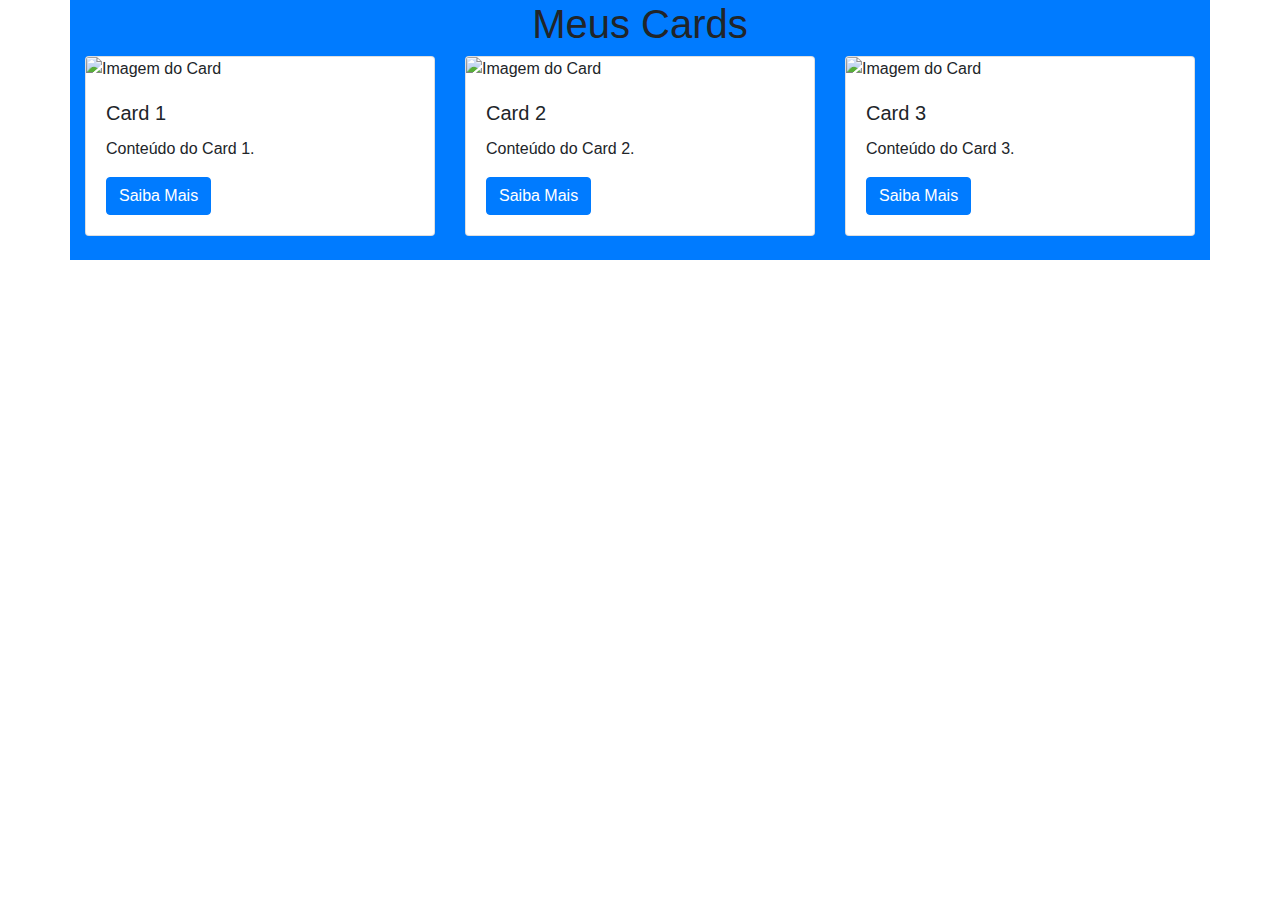
==== pages/About/about.html @ 3a446d35 "[ADJ] Modal And Screen" ====
<!DOCTYPE html>
<html lang="en">
<head>
    <meta charset="UTF-8">
    <meta name="viewport" content="width=device-width, initial-scale=1.0">
    <title>Layout Responsivo com Bootstrap</title>
    <!-- Adicione o link para o CSS do Bootstrap -->
    <link href="https://stackpath.bootstrapcdn.com/bootstrap/4.5.2/css/bootstrap.min.css" rel="stylesheet">
</head>
<body>
    <div class="container bg-primary">
        <h1 class="text-center md-4">Meus Cards</h1>
        <div class="row">
            <div class="col-md-4">
                <div class="card mb-4">
                    <img src="https://via.placeholder.com/300x200" class="card-img-top" alt="Imagem do Card">
                    <div class="card-body">
                        <h5 class="card-title">Card 1</h5>
                        <p class="card-text">Conteúdo do Card 1.</p>
                        <a href="#" class="btn btn-primary">Saiba Mais</a>
                    </div>
                </div>
            </div>
            <div class="col-md-4">
                <div class="card mb-4">
                    <img src="https://via.placeholder.com/300x200" class="card-img-top" alt="Imagem do Card">
                    <div class="card-body">
                        <h5 class="card-title">Card 2</h5>
                        <p class="card-text">Conteúdo do Card 2.</p>
                        <a href="#" class="btn btn-primary">Saiba Mais</a>
                    </div>
                </div>
            </div>
            <div class="col-md-4">
                <div class="card mb-4">
                    <img src="https://via.placeholder.com/300x200" class="card-img-top" alt="Imagem do Card">
                    <div class="card-body">
                        <h5 class="card-title">Card 3</h5>
                        <p class="card-text">Conteúdo do Card 3.</p>
                        <a href="#" class="btn btn-primary">Saiba Mais</a>
                    </div>
                </div>
            </div>
        </div>
    </div>

    <!-- Adicione o link para o JavaScript do Bootstrap (opcional, dependendo do uso) -->
    <script src="https://code.jquery.com/jquery-3.5.1.slim.min.js"></script>
    <script src="https://cdn.jsdelivr.net/npm/@popperjs/core@2.5.1/dist/umd/popper.min.js"></script>
    <script src="https://stackpath.bootstrapcdn.com/bootstrap/4.5.2/js/bootstrap.min.js"></script>
</body>
</html>
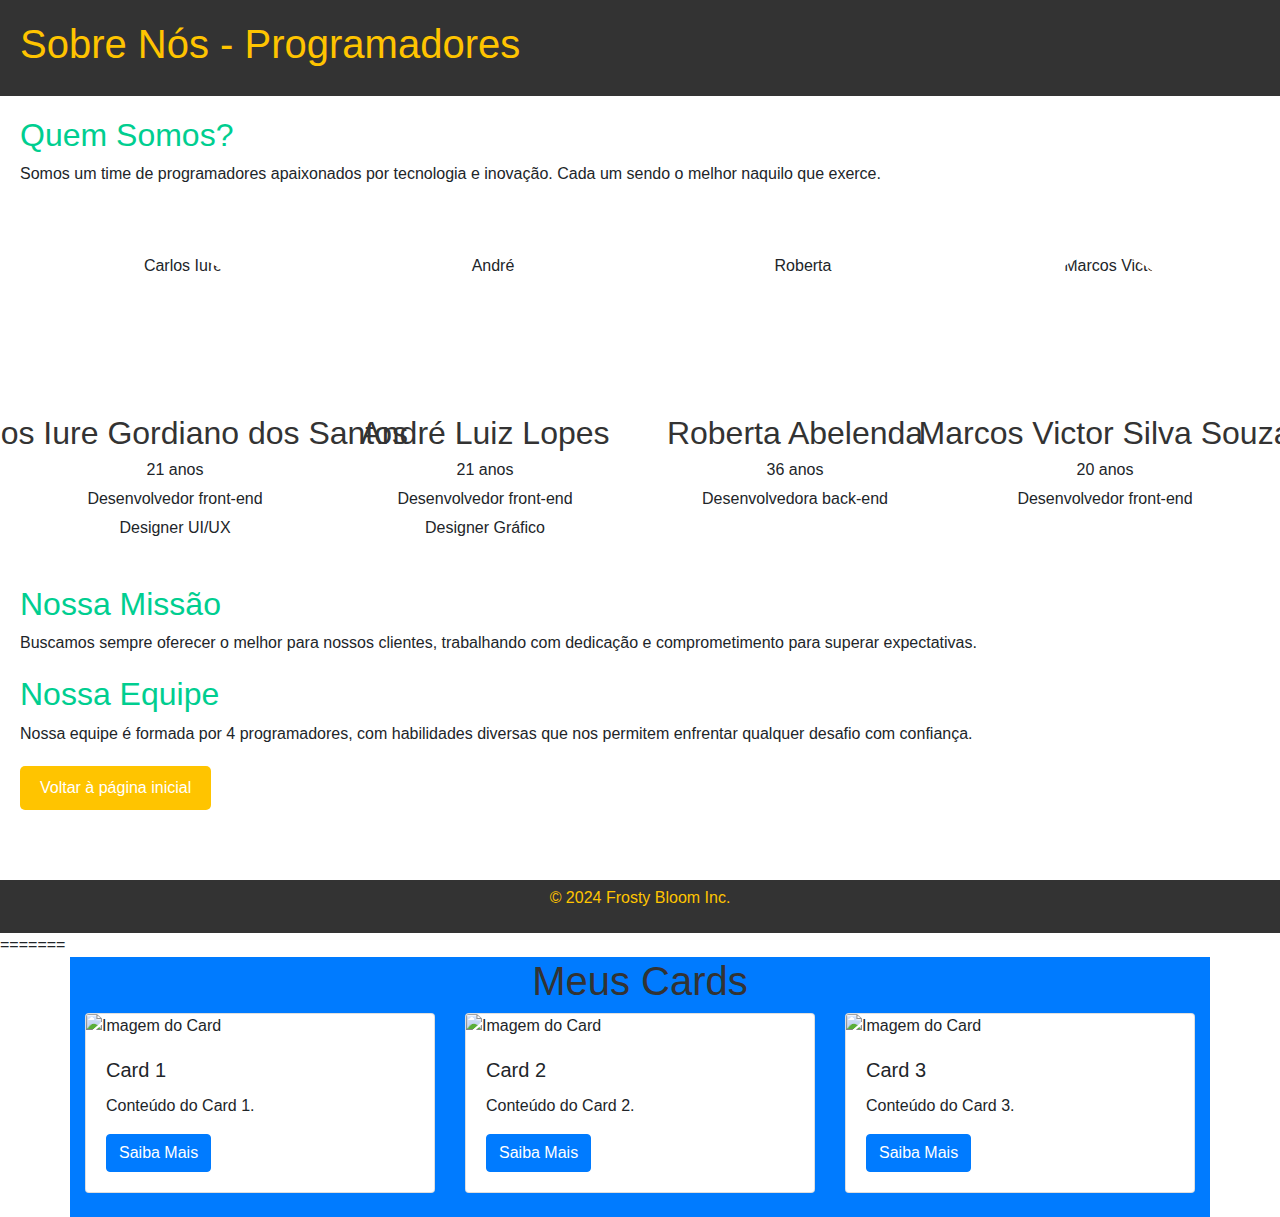
==== commit 83a812a8: "Merge branch 'develop' into aboutpage" ====
--- a/pages/About/about.html
+++ b/pages/About/about.html
@@ -2,6 +2,115 @@
 <html lang="en">
 <head>
     <meta charset="UTF-8">
+    <meta http-equiv="X-UA-Compatible" content="IE=edge">
+    <meta name="viewport" content="width=device-width, initial-scale=1.0">
+    <title>About</title>
+    <link rel="stylesheet" href="about-style.css">
+    <style>
+        .programadores {
+            display: flex;
+            justify-content: space-around;
+            flex-wrap: wrap;
+        }
+
+        .programador {
+            text-align: center;
+            margin-bottom: 20px;
+            width: 200px;
+        }
+
+        .programador img {
+            width: 150px;
+            height: 150px;
+            border-radius: 50%;
+            margin-bottom: 10px;
+        }
+
+        .programador h2 {
+            margin-top: 0;
+            margin-bottom: 5px;
+            white-space: nowrap; 
+            overflow: hidden; 
+            text-overflow: ellipsis; 
+        }
+
+        .programador ul {
+            list-style-type: none;
+            padding: 0;
+            margin: 0;
+        }
+
+        .programador ul li {
+            margin-bottom: 5px;
+        }
+
+        footer {
+            margin-top: 50px; 
+            text-align: center;
+        }
+    </style>
+</head>
+<body>
+    <header>
+        <h1 style="color:rgb(255, 196, 0)">Sobre Nós - Programadores</h1>
+    </header>
+    <main>
+        <section>
+            <h2 style="color:rgb(0, 206, 144)">Quem Somos?</h2>
+            <p>Somos um time de programadores apaixonados por tecnologia e inovação. Cada um sendo o melhor naquilo que exerce.</p>
+        </section>
+        <br></br><section class="programadores">
+            <div class="programador">
+                <img src="C:\Users\liink\Desktop\Frosty-Bloom\fotos trabalho\carlos.jpeg" alt="Carlos Iure">
+                <h2>Carlos Iure Gordiano dos Santos</h2>
+                <ul>
+                    <li>21 anos</li>
+                    <li>Desenvolvedor front-end</li>
+                    <li>Designer UI/UX</li>
+                </ul>
+            </div>
+            <div class="programador">
+                <img src="C:\Users\liink\Desktop\Frosty-Bloom\fotos trabalho\eu.jpeg" alt="André">
+                <h2>André Luiz Lopes</h2>
+                <ul>
+                    <li>21 anos</li>
+                    <li>Desenvolvedor front-end</li>
+                    <li>Designer Gráfico</li>
+                </ul>
+            </div>
+            <div class="programador">
+                <img src="C:\Users\liink\Desktop\Frosty-Bloom\fotos trabalho\roberta.jpeg" alt="Roberta">
+                <h2>Roberta Abelenda</h2>
+                <ul>
+                    <li>36 anos</li>
+                    <li>Desenvolvedora back-end</li>
+                </ul>
+            </div>
+            <div class="programador">
+                <img src="C:\Users\liink\Desktop\Frosty-Bloom\fotos trabalho\marcos.jpeg" alt="Marcos Victor">
+                <h2>Marcos Victor Silva Souza</h2>
+                <ul>
+                    <li>20 anos</li>
+                    <li>Desenvolvedor front-end</li>
+                </ul>
+            </div>
+        </section>
+        <section>
+            <h2 style="color:rgb(0, 206, 144)">Nossa Missão</h2>
+            <p>Buscamos sempre oferecer o melhor para nossos clientes, trabalhando com dedicação e comprometimento para superar expectativas.</p>
+        </section>
+        <section>
+            <h2 style="color:rgb(0, 206, 144)">Nossa Equipe</h2>
+            <p>Nossa equipe é formada por 4 programadores, com habilidades diversas que nos permitem enfrentar qualquer desafio com confiança.</p>
+        </section>
+        <a href="file:///C:/Users/liink/Desktop/Frosty-Bloom/index.html" class="btn-voltar">Voltar à página inicial</a>
+    </main>
+    <footer>
+        <p style="color:#ffc400">&copy; 2024 Frosty Bloom Inc.</p>
+    </footer>
+</body>
+</html>
+=======
     <meta name="viewport" content="width=device-width, initial-scale=1.0">
     <title>Layout Responsivo com Bootstrap</title>
     <!-- Adicione o link para o CSS do Bootstrap -->
--- a/pages/About/about-style.css
+++ b/pages/About/about-style.css
@@ -0,0 +1,54 @@
+body {
+    font-family: Arial, sans-serif;
+    margin: 0;
+    padding: 0;
+    text-align: center;
+}
+
+header {
+    background-color: #333;
+    color: #fff;
+    padding: 20px;
+}
+
+main {
+    padding: 20px;
+}
+
+section {
+    margin-bottom: 20px;
+}
+
+.programador {
+    display: flex;
+    flex-direction: column;
+    align-items: center;
+}
+
+.programador img {
+    width: 200px;
+    height: 200px; 
+    object-fit: cover;
+    border-radius: 50%;
+    margin-bottom: 10px;
+}
+
+h1, h2 {
+    color: #333;
+}
+
+footer {
+    background-color: #333;
+    color: #fff;
+    padding: 6.5px 0;
+}
+
+.btn-voltar {
+    display: inline-block;
+    background-color: #ffc400;
+    color: #fff;
+    padding: 10px 20px;
+    text-decoration: none;
+    border-radius: 5px;
+    transition: background-color 0.3s ease;
+}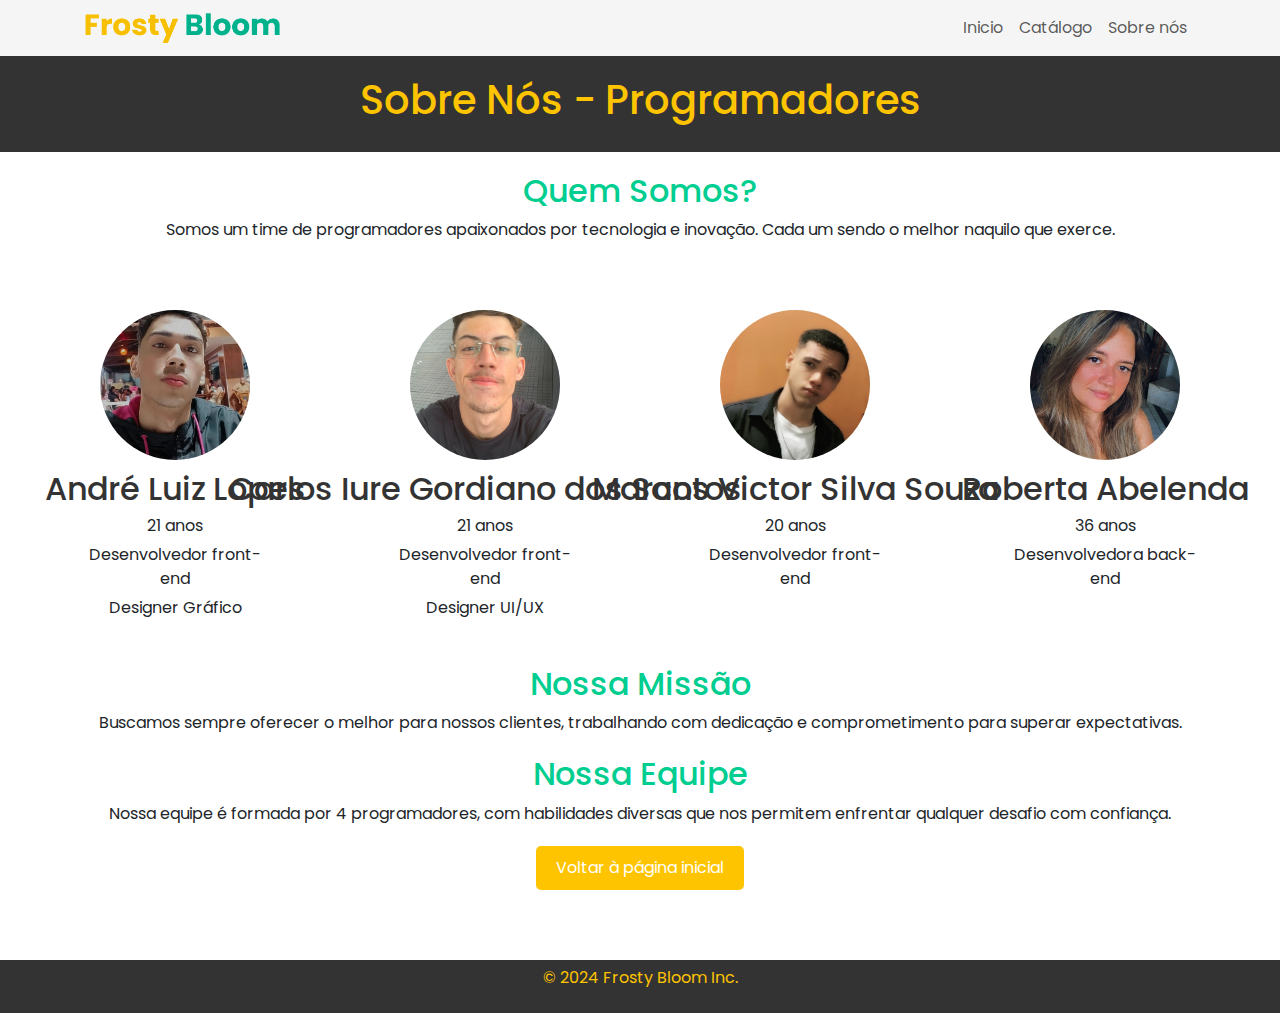
==== commit e45ca131: "[ADJ] About page" ====
--- a/pages/About/about.html
+++ b/pages/About/about.html
@@ -2,10 +2,32 @@
 <html lang="en">
 <head>
     <meta charset="UTF-8">
-    <meta http-equiv="X-UA-Compatible" content="IE=edge">
     <meta name="viewport" content="width=device-width, initial-scale=1.0">
-    <title>About</title>
+    <link rel="stylesheet" href="./catalog-styled.css">
+    <link rel="stylesheet" href="../../styles/style-global.css">
+    <link rel="stylesheet" href="../../styles/fonts.css">
+    
+    <link rel="preconnect" href="https://fonts.googleapis.com">
+    <link rel="preconnect" href="https://fonts.gstatic.com/" crossorigin>
+    <link rel="stylesheet" href="https://fonts.googleapis.com/css2?family=Poppins:ital,wght@0,100;0,200;0,300;0,400;0,500;0,600;0,700;0,800;0,900;1,100;1,200;1,300;1,400;1,500;1,600;1,700;1,800;1,900&display=swap">
+    
+    <link href="https://cdn.jsdelivr.net/npm/bootstrap@5.3.3/dist/css/bootstrap.min.css" rel="stylesheet" integrity="sha384-QWTKZyjpPEjISv5WaRU9OFeRpok6YctnYmDr5pNlyT2bRjXh0JMhjY6hW+ALEwIH" crossorigin="anonymous">
+    <link rel="stylesheet" href="https://maxcdn.bootstrapcdn.com/bootstrap/4.5.2/css/bootstrap.min.css">
+    <script src="https://ajax.googleapis.com/ajax/libs/jquery/3.5.1/jquery.min.js"></script>
+    <script src="https://cdnjs.cloudflare.com/ajax/libs/popper.js/1.16.0/umd/popper.min.js"></script>
+    <script src="https://maxcdn.bootstrapcdn.com/bootstrap/4.5.2/js/bootstrap.min.js"></script>
+   
+
+    <link href="https://cdn.jsdelivr.net/npm/bootstrap@5.3.3/dist/css/bootstrap.min.css" rel="stylesheet" integrity="sha384-QWTKZyjpPEjISv5WaRU9OFeRpok6YctnYmDr5pNlyT2bRjXh0JMhjY6hW+ALEwIH" crossorigin="anonymous">
+    <link rel="stylesheet" href="https://maxcdn.bootstrapcdn.com/bootstrap/4.5.2/css/bootstrap.min.css">
+    <script src="https://ajax.googleapis.com/ajax/libs/jquery/3.5.1/jquery.min.js"></script>
+    <script src="https://cdnjs.cloudflare.com/ajax/libs/popper.js/1.16.0/umd/popper.min.js"></script>
+    <script src="https://maxcdn.bootstrapcdn.com/bootstrap/4.5.2/js/bootstrap.min.js"></script>
+
+
+    <title>Sobre Nós</title>
     <link rel="stylesheet" href="about-style.css">
+</head>
     <style>
         .programadores {
             display: flex;
@@ -49,8 +71,33 @@
             text-align: center;
         }
     </style>
-</head>
+
 <body>
+    <nav id="navbar" class="navbar navbar-expand-lg  w-100 text-center" >
+        <div id="navConteudo" class="container w-100 d-flex justify-content-center align-items-center">
+          <img id="navLogo" src="../../img/logo.png" class="rounded float-start img-fluid" alt="logo">
+         
+          <button class="navbar-toggler" type="button" data-bs-toggle="collapse" data-bs-target="#navbarNavAltMarkup"
+            aria-controls="navbarNavAltMarkup" aria-expanded="false" aria-label="Toggle navigation">
+            <span class="navbar-toggler-icon"></span>
+          </button>
+         
+          <div class="collapse navbar-collapse">
+            <ul class="navbar-nav ms-auto">
+                <li id="link" class="nav-item ">
+                    <a class="nav-link text-tertiary" href="../../index.html">Inicio</a>
+                </li>
+                <li id="link" class="nav-item ">
+                    <a class="nav-link text-tertiary " href="#navbar">Catálogo</a>
+                </li>
+                <li id="link" class="nav-item">
+                    <a class="nav-link text-tertiary" href="../About/about.html">Sobre nós</a>
+                </li>
+            </ul>
+          </div>
+         </div>
+        </div>
+    </nav>
     <header>
         <h1 style="color:rgb(255, 196, 0)">Sobre Nós - Programadores</h1>
     </header>
@@ -61,7 +108,16 @@
         </section>
         <br></br><section class="programadores">
             <div class="programador">
-                <img src="C:\Users\liink\Desktop\Frosty-Bloom\fotos trabalho\carlos.jpeg" alt="Carlos Iure">
+                <img src="../../img/devs/andre.jpeg" alt="André">
+                <h2>André Luiz Lopes</h2>
+                <ul>
+                    <li>21 anos</li>
+                    <li>Desenvolvedor front-end</li>
+                    <li>Designer Gráfico</li>
+                </ul>
+            </div>
+            <div class="programador">
+                <img src="../../img/devs/iure.jpeg" alt="Carlos Iure">
                 <h2>Carlos Iure Gordiano dos Santos</h2>
                 <ul>
                     <li>21 anos</li>
@@ -70,30 +126,22 @@
                 </ul>
             </div>
             <div class="programador">
-                <img src="C:\Users\liink\Desktop\Frosty-Bloom\fotos trabalho\eu.jpeg" alt="André">
-                <h2>André Luiz Lopes</h2>
+                <img src="../../img/devs/marcos.jpeg" alt="Marcos Victor">
+                <h2>Marcos Victor Silva Souza</h2>
                 <ul>
-                    <li>21 anos</li>
+                    <li>20 anos</li>
                     <li>Desenvolvedor front-end</li>
-                    <li>Designer Gráfico</li>
                 </ul>
             </div>
             <div class="programador">
-                <img src="C:\Users\liink\Desktop\Frosty-Bloom\fotos trabalho\roberta.jpeg" alt="Roberta">
+                <img src="../../img/devs/roberta.jpeg" alt="Roberta">
                 <h2>Roberta Abelenda</h2>
                 <ul>
                     <li>36 anos</li>
                     <li>Desenvolvedora back-end</li>
                 </ul>
             </div>
-            <div class="programador">
-                <img src="C:\Users\liink\Desktop\Frosty-Bloom\fotos trabalho\marcos.jpeg" alt="Marcos Victor">
-                <h2>Marcos Victor Silva Souza</h2>
-                <ul>
-                    <li>20 anos</li>
-                    <li>Desenvolvedor front-end</li>
-                </ul>
-            </div>
+           
         </section>
         <section>
             <h2 style="color:rgb(0, 206, 144)">Nossa Missão</h2>
@@ -108,54 +156,9 @@
     <footer>
         <p style="color:#ffc400">&copy; 2024 Frosty Bloom Inc.</p>
     </footer>
+
+    <script src="https://cdn.jsdelivr.net/npm/bootstrap@5.3.3/dist/js/bootstrap.bundle.min.js" integrity="sha384-YvpcrYf0tY3lHB60NNkmXc5s9fDVZLESaAA55NDzOxhy9GkcIdslK1eN7N6jIeHz" crossorigin="anonymous"></script>
+
 </body>
 </html>
-=======
-    <meta name="viewport" content="width=device-width, initial-scale=1.0">
-    <title>Layout Responsivo com Bootstrap</title>
-    <!-- Adicione o link para o CSS do Bootstrap -->
-    <link href="https://stackpath.bootstrapcdn.com/bootstrap/4.5.2/css/bootstrap.min.css" rel="stylesheet">
-</head>
-<body>
-    <div class="container bg-primary">
-        <h1 class="text-center md-4">Meus Cards</h1>
-        <div class="row">
-            <div class="col-md-4">
-                <div class="card mb-4">
-                    <img src="https://via.placeholder.com/300x200" class="card-img-top" alt="Imagem do Card">
-                    <div class="card-body">
-                        <h5 class="card-title">Card 1</h5>
-                        <p class="card-text">Conteúdo do Card 1.</p>
-                        <a href="#" class="btn btn-primary">Saiba Mais</a>
-                    </div>
-                </div>
-            </div>
-            <div class="col-md-4">
-                <div class="card mb-4">
-                    <img src="https://via.placeholder.com/300x200" class="card-img-top" alt="Imagem do Card">
-                    <div class="card-body">
-                        <h5 class="card-title">Card 2</h5>
-                        <p class="card-text">Conteúdo do Card 2.</p>
-                        <a href="#" class="btn btn-primary">Saiba Mais</a>
-                    </div>
-                </div>
-            </div>
-            <div class="col-md-4">
-                <div class="card mb-4">
-                    <img src="https://via.placeholder.com/300x200" class="card-img-top" alt="Imagem do Card">
-                    <div class="card-body">
-                        <h5 class="card-title">Card 3</h5>
-                        <p class="card-text">Conteúdo do Card 3.</p>
-                        <a href="#" class="btn btn-primary">Saiba Mais</a>
-                    </div>
-                </div>
-            </div>
-        </div>
-    </div>
 
-    <!-- Adicione o link para o JavaScript do Bootstrap (opcional, dependendo do uso) -->
-    <script src="https://code.jquery.com/jquery-3.5.1.slim.min.js"></script>
-    <script src="https://cdn.jsdelivr.net/npm/@popperjs/core@2.5.1/dist/umd/popper.min.js"></script>
-    <script src="https://stackpath.bootstrapcdn.com/bootstrap/4.5.2/js/bootstrap.min.js"></script>
-</body>
-</html>
--- a/styles/style-global.css
+++ b/styles/style-global.css
@@ -0,0 +1,261 @@
+* {
+    margin: 0%;
+    padding: 0%;
+    font-family:"Poppins";
+}
+
+html, body { 
+    scroll-behavior: smooth;
+}
+#navbar {
+    background-color: whitesmoke;
+    font-family: "Poppins";
+}
+#navLogo{
+    height: 30px;
+    width: auto;
+}
+#links {
+    padding-left: 700px;
+    font-weight: bold;
+}
+#conteudo {
+    margin-top: 120px;
+}
+#conteudoImg {
+    height: 480px;
+    width: 480px;
+    margin-right: 20px;
+    margin-top: -50px;
+}
+#conteudoTitulo {
+    padding-top: 50px;
+    font-family: "Poppins";
+    text-align: justify;
+}
+#conteudoLogo {
+    margin-left: 15px;
+    height: 60px;
+    width: auto;
+}
+#conteudoLogo:hover {
+    transform: scale(1.1);
+}
+
+#conteudoBotoes {
+    justify-content: space-between;
+    margin-top: 30px;
+}
+#comprar {
+    color: white;
+    font-weight: bold;
+}
+#verMais {
+    color:rgba(0, 176, 139, 1) ;
+    font-weight: bold;
+}
+#verMais:hover {
+    color: white;
+}
+#infoBox {
+    margin-top: 250px;
+    height: 550px;
+    width: 100%;
+    border-radius: 10px;
+    background-color: rgba(0, 176, 139, 1);
+}
+#comoTrabalhamos {
+    text-align: center;
+    font-family: "Poppins";
+    color: white;
+    padding-top: 30px;
+}
+#comoTrabalhamosTitulo {
+    font-size: xx-large;
+    font-weight: bold;
+    text-shadow: 1px 1px 1px black;
+}
+#info{
+    display: flex;
+}
+#terraIcone {
+    padding-left: 145px;
+    padding-bottom: 15px;
+    font-size: 40px;
+}
+#ingredientes {
+    font-family: "Poppins";
+    color: white;
+    padding-top: 50px; 
+}
+#ingredientesTitulo {
+    font-weight: bold;
+}
+#sorveteIcone {
+    padding-left: 145px;
+    padding-bottom: 15px;
+    font-size: 40px;
+}
+#elaboracao {
+    font-family: "Poppins";
+    color: white;
+    padding-top: 50px;
+}
+#elaboracaoTitulo {
+    font-weight: bold;
+}
+#saudeIcone {
+    padding-left: 145px;
+    padding-bottom: 15px;
+    font-size: 40px;
+}
+#compromisso {
+    font-family: "Poppins";
+    color: white;
+    padding-top: 50px;
+
+}
+#compromissoTitulo {
+    font-weight: bold;
+}
+#saibaMais {
+    font-family: "Poppins";
+    text-align: center;
+    margin-top: 50px;
+    height: 400px;
+}
+#saibaMaisSubTitulo {
+    font-size:large;
+}
+#saibaMaisTitulo {
+    font-weight: bold;
+    color: rgba(246, 190, 0, 1);
+    text-shadow: 1px 1px 1px black;
+}
+#saibaMaisTitulo:hover {
+    transform: scale(1.1);
+}
+#saibaMaisTexto {
+    margin-top: 40px;
+}
+#saibaMaisBotao {
+    margin-top: 25px;
+    font-weight: bolder;
+    color: rgba(0, 176, 139, 1);
+}
+#saibaMaisBotao:hover {
+    color: white;
+    
+}
+#delicias {
+    display: flexbox;
+    height: 600px;
+}
+#delicia1 {
+    height: 500px;
+    width: auto;
+    margin-left: 160px;
+}
+#delicia1:hover {
+    transform: scale(1.1);
+}
+#delicia2 {
+    height: 500px;
+    width: auto;
+    margin-right: 160px;
+}
+#delicia2:hover {
+    transform: scale(1.1);
+}
+#feedback {
+    display: flexbox;
+    justify-content: center;
+    font-family: "Poppins";
+    height: 600px;
+    border-radius: 10px;
+    background-color: rgba(0, 176, 139, 1);
+}
+#feedbackImg {
+    height: 480px;
+    width: auto;
+    margin-right: 20px;
+    margin-top: 50px;
+}
+#feedbackTitulo {
+    color: white;
+    text-align: center;
+    padding-top:50px;
+    font-size: xx-large;
+    font-weight: bold;
+    text-shadow: 1px 1px 1px black;
+}
+#clientFeedback {
+    text-align: center;
+    color: white;
+    padding-top: 60px;
+}
+#pessoaIcone {
+    color: white;
+    font-size: 80px;
+    padding-left: 365px;
+    padding-top: 30px;
+}
+#nomeCliente {
+    color: white;
+}
+#nome {
+    font-weight: bold;
+}
+#cidade {
+    font-size: 12px;
+}
+#perguntasFrequentes {
+    margin-top: 120px;
+    text-align: center;
+}
+#perguntasFrequentesTitulo {
+    font-weight: bold;
+    font-size: xx-large;
+}
+#perguntasFrequentesTexto {
+    padding-top: 20px;
+}
+#perguntas {
+    padding-top: 20px;
+    margin-left: 250px;
+    width: 850px;
+}
+#flush-collapseOne {
+    text-align: left;
+}
+#flush-collapseTwo {
+    text-align: left;
+}
+#flush-collapseThree {
+    text-align: left;
+}
+#duvidas {
+    margin-top: 200px;
+    height: 300px;
+}
+#duvidasBotao {
+    margin-top: 50px;
+}
+#frostyBloom {
+    margin-left: 330px;
+}
+#footer {
+    font-size: 13px;
+}
+#linkFrostyBloom {
+    font-size: 15px;
+}
+#linkDesenvolvedores {
+    font-size: 15px;
+}
+#instagram {
+    font-size:16px;
+}
+#copyright {
+    background-color: rgb(224, 224, 224);
+}--- a/styles/fonts.css
+++ b/styles/fonts.css
@@ -0,0 +1,108 @@
+.poppins-thin {
+    font-family: "Poppins", sans-serif;
+    font-weight: 100;
+    font-style: normal;
+  }
+  
+  .poppins-extralight {
+    font-family: "Poppins", sans-serif;
+    font-weight: 200;
+    font-style: normal;
+  }
+  
+  .poppins-light {
+    font-family: "Poppins", sans-serif;
+    font-weight: 300;
+    font-style: normal;
+  }
+  
+  .poppins-regular {
+    font-family: "Poppins", sans-serif;
+    font-weight: 400;
+    font-style: normal;
+  }
+  
+  .poppins-medium {
+    font-family: "Poppins", sans-serif;
+    font-weight: 500;
+    font-style: normal;
+  }
+  
+  .poppins-semibold {
+    font-family: "Poppins", sans-serif;
+    font-weight: 600;
+    font-style: normal;
+  }
+  
+  .poppins-bold {
+    font-family: "Poppins", sans-serif;
+    font-weight: 700;
+    font-style: normal;
+  }
+  
+  .poppins-extrabold {
+    font-family: "Poppins", sans-serif;
+    font-weight: 800;
+    font-style: normal;
+  }
+  
+  .poppins-black {
+    font-family: "Poppins", sans-serif;
+    font-weight: 900;
+    font-style: normal;
+  }
+  
+  .poppins-thin-italic {
+    font-family: "Poppins", sans-serif;
+    font-weight: 100;
+    font-style: italic;
+  }
+  
+  .poppins-extralight-italic {
+    font-family: "Poppins", sans-serif;
+    font-weight: 200;
+    font-style: italic;
+  }
+  
+  .poppins-light-italic {
+    font-family: "Poppins", sans-serif;
+    font-weight: 300;
+    font-style: italic;
+  }
+  
+  .poppins-regular-italic {
+    font-family: "Poppins", sans-serif;
+    font-weight: 400;
+    font-style: italic;
+  }
+  
+  .poppins-medium-italic {
+    font-family: "Poppins", sans-serif;
+    font-weight: 500;
+    font-style: italic;
+  }
+  
+  .poppins-semibold-italic {
+    font-family: "Poppins", sans-serif;
+    font-weight: 600;
+    font-style: italic;
+  }
+  
+  .poppins-bold-italic {
+    font-family: "Poppins", sans-serif;
+    font-weight: 700;
+    font-style: italic;
+  }
+  
+  .poppins-extrabold-italic {
+    font-family: "Poppins", sans-serif;
+    font-weight: 800;
+    font-style: italic;
+  }
+  
+  .poppins-black-italic {
+    font-family: "Poppins", sans-serif;
+    font-weight: 900;
+    font-style: italic;
+  }
+  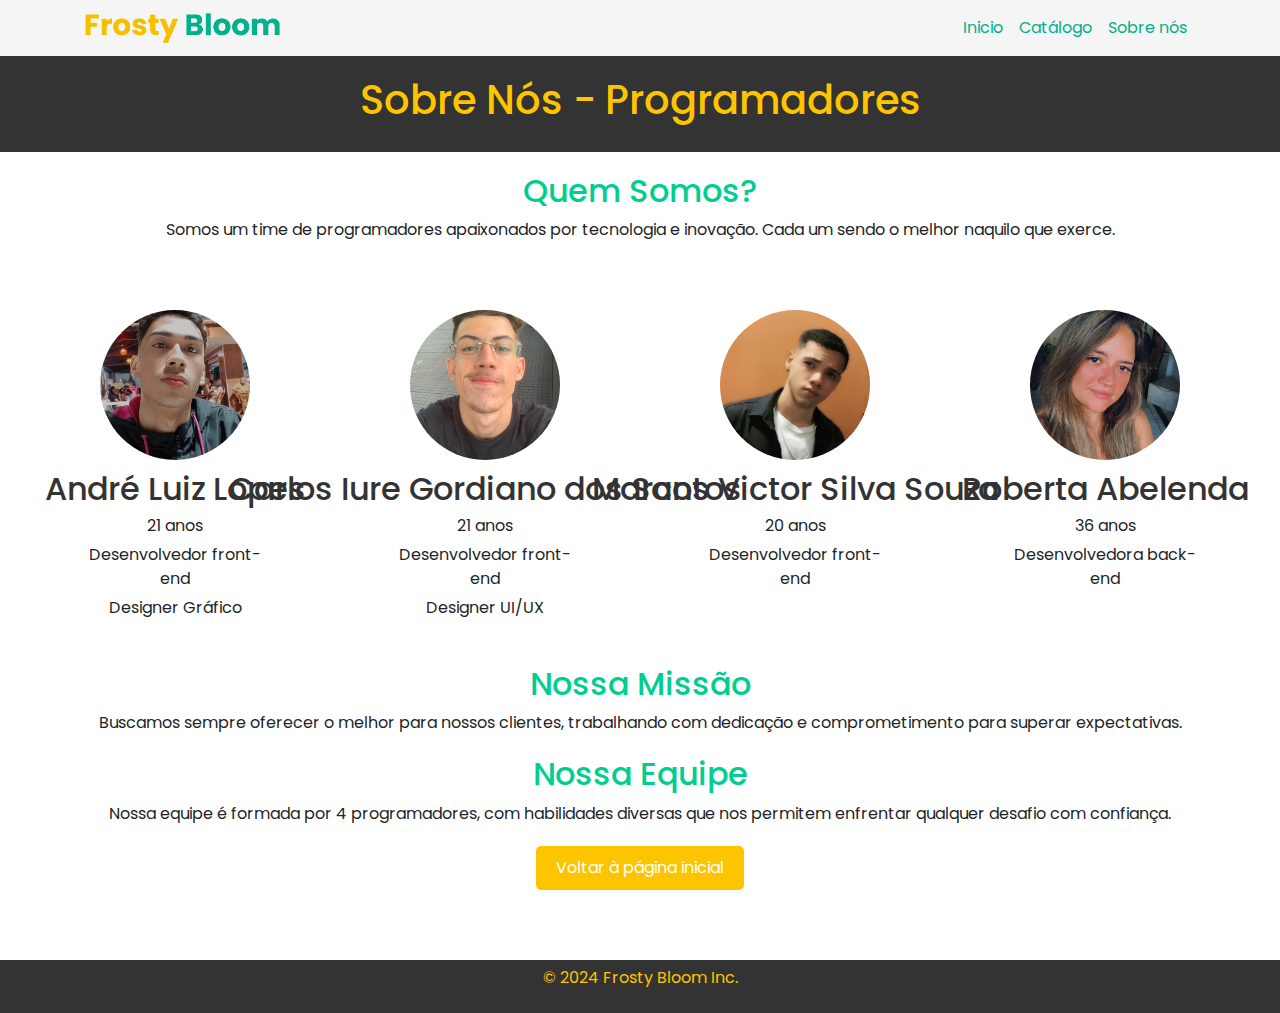
==== commit 1331ae73: "[ADJ] Box Card" ====
--- a/pages/About/about.html
+++ b/pages/About/about.html
@@ -88,7 +88,7 @@
                     <a class="nav-link text-tertiary" href="../../index.html">Inicio</a>
                 </li>
                 <li id="link" class="nav-item ">
-                    <a class="nav-link text-tertiary " href="#navbar">Catálogo</a>
+                    <a class="nav-link text-tertiary " href="../Catalog/catalog.html">Catálogo</a>
                 </li>
                 <li id="link" class="nav-item">
                     <a class="nav-link text-tertiary" href="../About/about.html">Sobre nós</a>
--- a/styles/style-global.css
+++ b/styles/style-global.css
@@ -1,3 +1,26 @@
+:root{
+    /* tertiary não é um padrão do Bootstrap, mas pode ser adicionado! */
+    --secondary: #F6BE00;
+    --tertiary: #00B08B;
+    --morango: #c9525c;
+    --napolitano: #B16D6D;
+    --avela: #3d1c19;
+}
+
+.bg-tertiary, .btn-tertiary  {
+    background-color: var(--tertiary) !important;
+}
+.text-tertiary{
+    color:var(--tertiary) !important;
+}
+
+.bg-secondary, .btn-secondary  {
+    background-color: var(--secondary) !important;
+}
+.text-secondary{
+    color: var(--secondary) !important;
+}
+
 * {
     margin: 0%;
     padding: 0%;
@@ -258,4 +281,6 @@
 }
 #copyright {
     background-color: rgb(224, 224, 224);
-}+}
+
+
--- a/pages/About/about-style.css
+++ b/pages/About/about-style.css
@@ -1,3 +1,27 @@
+:root{
+    /* tertiary não é um padrão do Bootstrap, mas pode ser adicionado! */
+    --secondary: #F6BE00;
+    --tertiary: #00B08B;
+    --morango: #c9525c;
+    --napolitano: #B16D6D;
+    --avela: #3d1c19;
+}
+
+.bg-tertiary, .btn-tertiary  {
+    background-color: var(--tertiary) !important;
+}
+.text-tertiary{
+    color:var(--tertiary) !important;
+}
+
+.bg-secondary, .btn-secondary  {
+    background-color: var(--secondary) !important;
+}
+.text-secondary{
+    color: var(--secondary) !important;
+}
+
+
 body {
     font-family: Arial, sans-serif;
     margin: 0;
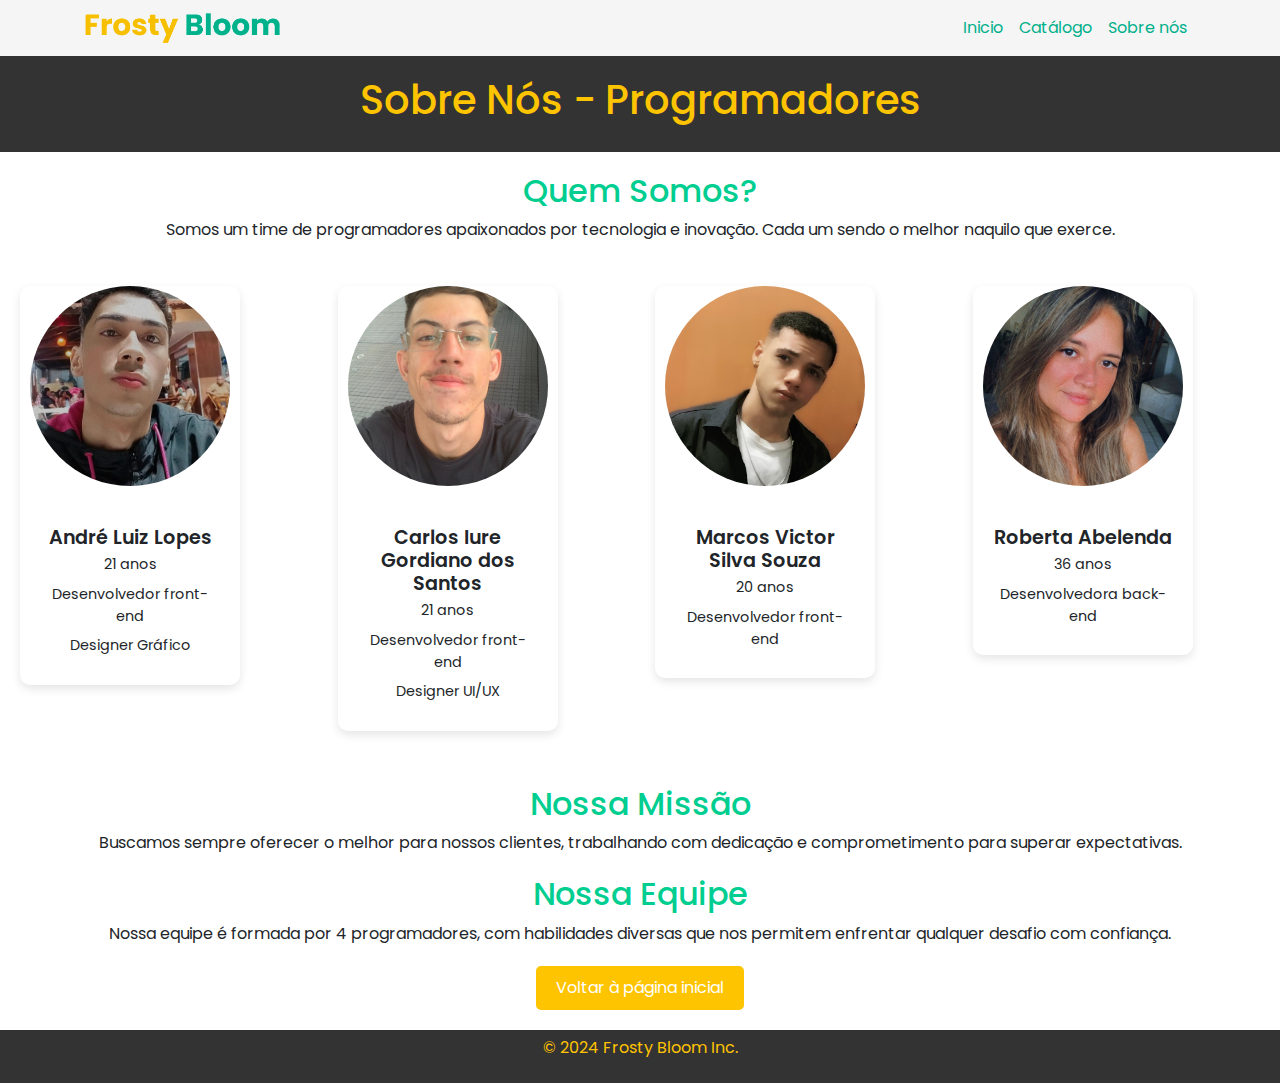
==== commit 7c84b1e8: "[ADJ] Adjusting" ====
--- a/pages/About/about.html
+++ b/pages/About/about.html
@@ -28,49 +28,7 @@
     <title>Sobre Nós</title>
     <link rel="stylesheet" href="about-style.css">
 </head>
-    <style>
-        .programadores {
-            display: flex;
-            justify-content: space-around;
-            flex-wrap: wrap;
-        }
 
-        .programador {
-            text-align: center;
-            margin-bottom: 20px;
-            width: 200px;
-        }
-
-        .programador img {
-            width: 150px;
-            height: 150px;
-            border-radius: 50%;
-            margin-bottom: 10px;
-        }
-
-        .programador h2 {
-            margin-top: 0;
-            margin-bottom: 5px;
-            white-space: nowrap; 
-            overflow: hidden; 
-            text-overflow: ellipsis; 
-        }
-
-        .programador ul {
-            list-style-type: none;
-            padding: 0;
-            margin: 0;
-        }
-
-        .programador ul li {
-            margin-bottom: 5px;
-        }
-
-        footer {
-            margin-top: 50px; 
-            text-align: center;
-        }
-    </style>
 
 <body>
     <nav id="navbar" class="navbar navbar-expand-lg  w-100 text-center" >
@@ -106,43 +64,63 @@
             <h2 style="color:rgb(0, 206, 144)">Quem Somos?</h2>
             <p>Somos um time de programadores apaixonados por tecnologia e inovação. Cada um sendo o melhor naquilo que exerce.</p>
         </section>
-        <br></br><section class="programadores">
-            <div class="programador">
-                <img src="../../img/devs/andre.jpeg" alt="André">
-                <h2>André Luiz Lopes</h2>
-                <ul>
-                    <li>21 anos</li>
-                    <li>Desenvolvedor front-end</li>
-                    <li>Designer Gráfico</li>
-                </ul>
+        <br>
+        <div class="row">
+            <div class="col-lg-3 col-md-6 mb-4">
+                <div class="card programador">
+                    <img src="../../img/devs/andre.jpeg" class="card-img-top" alt="André">
+                    <div class="card-body">
+                        <h2 class="card-title ">André Luiz Lopes</h2>
+                        <ul class="list-unstyled">
+                            <li>21 anos</li>
+                            <li>Desenvolvedor front-end</li>
+                            <li>Designer Gráfico</li>
+                        </ul>
+                    </div>
+                </div>
             </div>
-            <div class="programador">
-                <img src="../../img/devs/iure.jpeg" alt="Carlos Iure">
-                <h2>Carlos Iure Gordiano dos Santos</h2>
-                <ul>
-                    <li>21 anos</li>
-                    <li>Desenvolvedor front-end</li>
-                    <li>Designer UI/UX</li>
-                </ul>
+        
+            <div class="col-lg-3 col-md-6 mb-4">
+                <div class="card programador">
+                    <img src="../../img/devs/iure.jpeg" class="card-img-top" alt="Carlos Iure">
+                    <div class="card-body">
+                        <h2 class="card-title ">Carlos Iure Gordiano dos Santos</h2>
+                        <ul class="list-unstyled">
+                            <li>21 anos</li>
+                            <li>Desenvolvedor front-end</li>
+                            <li>Designer UI/UX</li>
+                        </ul>
+                    </div>
+                </div>
             </div>
-            <div class="programador">
-                <img src="../../img/devs/marcos.jpeg" alt="Marcos Victor">
-                <h2>Marcos Victor Silva Souza</h2>
-                <ul>
-                    <li>20 anos</li>
-                    <li>Desenvolvedor front-end</li>
-                </ul>
+        
+            <div class="col-lg-3 col-md-6 mb-4">
+                <div class="card programador">
+                    <img src="../../img/devs/marcos.jpeg" class="card-img-top" alt="Marcos Victor">
+                    <div class="card-body">
+                        <h2 class="card-title">Marcos Victor Silva Souza</h2>
+                        <ul class="list-unstyled">
+                            <li>20 anos</li>
+                            <li>Desenvolvedor front-end</li>
+                        </ul>
+                    </div>
+                </div>
             </div>
-            <div class="programador">
-                <img src="../../img/devs/roberta.jpeg" alt="Roberta">
-                <h2>Roberta Abelenda</h2>
-                <ul>
-                    <li>36 anos</li>
-                    <li>Desenvolvedora back-end</li>
-                </ul>
+        
+            <div class="col-lg-3 col-md-6 mb-4">
+                <div class="card programador">
+                    <img src="../../img/devs/roberta.jpeg" class="card-img-top" alt="Roberta">
+                    <div class="card-body">
+                        <h2 class="card-title">Roberta Abelenda</h2>
+                        <ul class="list-unstyled">
+                            <li>36 anos</li>
+                            <li>Desenvolvedora back-end</li>
+                        </ul>
+                    </div>
+                </div>
             </div>
-           
-        </section>
+        </div>
+        
         <section>
             <h2 style="color:rgb(0, 206, 144)">Nossa Missão</h2>
             <p>Buscamos sempre oferecer o melhor para nossos clientes, trabalhando com dedicação e comprometimento para superar expectativas.</p>
--- a/pages/About/about-style.css
+++ b/pages/About/about-style.css
@@ -75,4 +75,44 @@
     text-decoration: none;
     border-radius: 5px;
     transition: background-color 0.3s ease;
+}
+
+
+.card {
+    width: 220px;
+    margin-bottom: 30px;
+    border: none;
+    border-radius: 10px;
+    box-shadow: 0px 4px 10px rgba(0, 0, 0, 0.1);
+    transition: transform 0.3s ease;
+}
+
+.card:hover {
+    transform: translateY(-5px);
+}
+
+.card-img-top {
+    border-radius: 50%;
+    object-fit: cover;
+}
+
+.card-title {
+    margin: 10px 0 5px;
+    font-size: 1.2rem;
+    font-weight: 600;
+}
+
+.card-body {
+    padding: 20px;
+}
+
+.list-unstyled {
+    padding: 0;
+    margin: 0;
+    list-style: none;
+}
+
+.list-unstyled li {
+    margin-bottom: 8px;
+    font-size: 0.9rem;
 }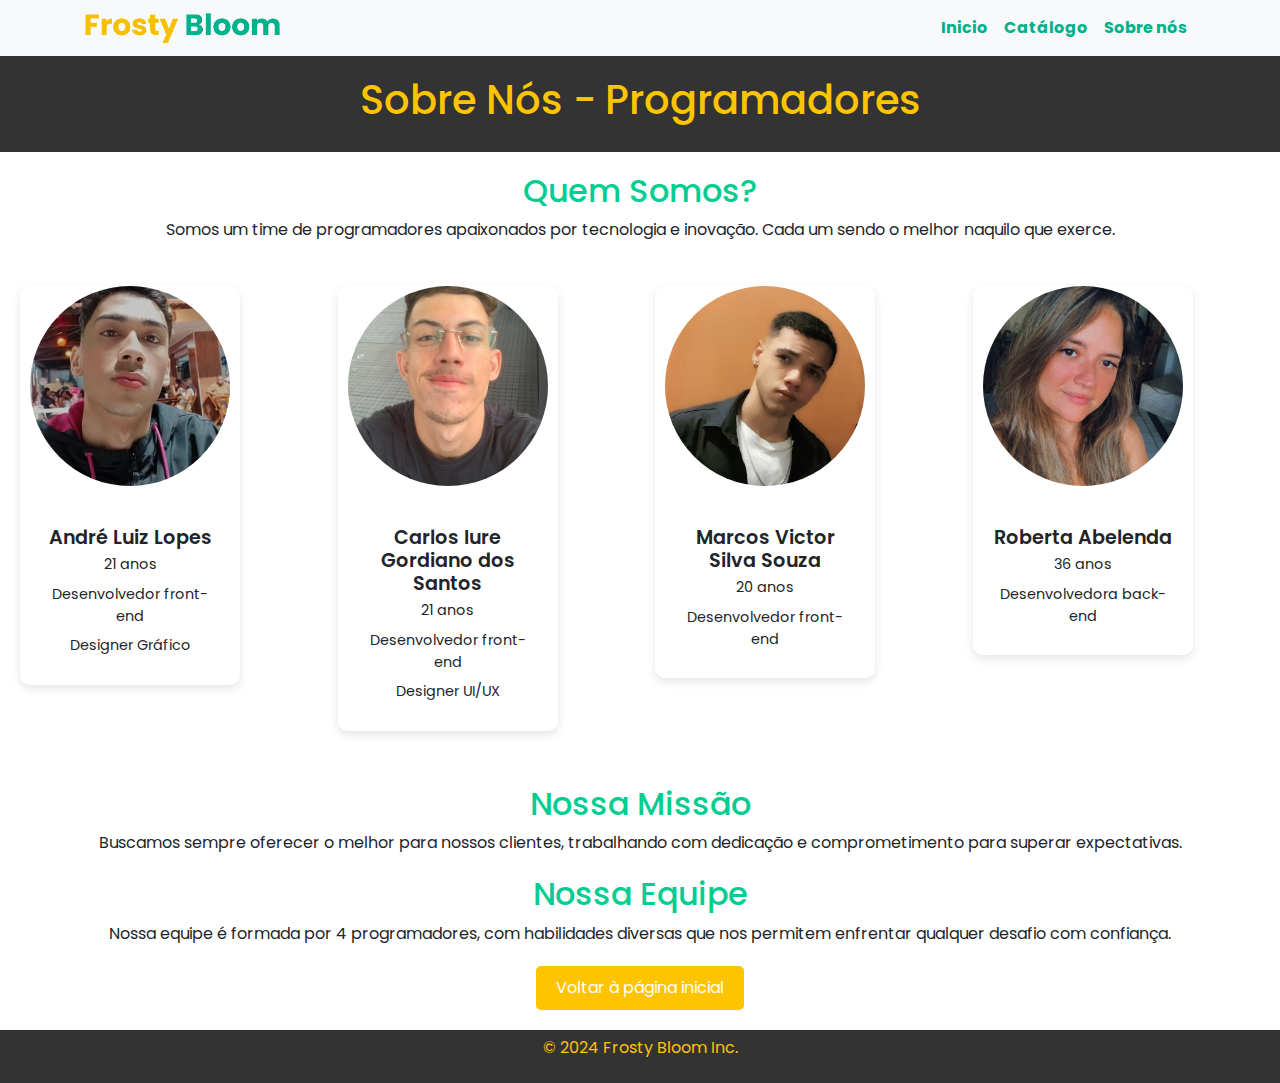
==== commit 773842e8: "[ADJ] All Pages" ====
--- a/pages/About/about.html
+++ b/pages/About/about.html
@@ -3,6 +3,7 @@
 <head>
     <meta charset="UTF-8">
     <meta name="viewport" content="width=device-width, initial-scale=1.0">
+    <link rel="icon" type="image/x-icon" href="../../img/favicon.ico">
     <link rel="stylesheet" href="./catalog-styled.css">
     <link rel="stylesheet" href="../../styles/style-global.css">
     <link rel="stylesheet" href="../../styles/fonts.css">
@@ -31,31 +32,28 @@
 
 
 <body>
-    <nav id="navbar" class="navbar navbar-expand-lg  w-100 text-center" >
-        <div id="navConteudo" class="container w-100 d-flex justify-content-center align-items-center">
-          <img id="navLogo" src="../../img/logo.png" class="rounded float-start img-fluid" alt="logo">
-         
-          <button class="navbar-toggler" type="button" data-bs-toggle="collapse" data-bs-target="#navbarNavAltMarkup"
-            aria-controls="navbarNavAltMarkup" aria-expanded="false" aria-label="Toggle navigation">
+
+    <nav class="navbar navbar-expand-lg bg-body-tertiary w-100">
+        <div class="container">
+            <img id="navLogo" src="../../img/logo.png" class="rounded float-start img-fluid" alt="logo">
+        <button class="navbar-toggler" type="button" data-bs-toggle="collapse" data-bs-target="#navbarNav" aria-controls="navbarNav" aria-expanded="false" aria-label="Toggle navigation">
             <span class="navbar-toggler-icon"></span>
-          </button>
-         
-          <div class="collapse navbar-collapse">
+        </button>
+        <div class="collapse navbar-collapse" id="navbarNav">
             <ul class="navbar-nav ms-auto">
-                <li id="link" class="nav-item ">
+                <li style="font-weight: bolder;" class="nav-item ">
                     <a class="nav-link text-tertiary" href="../../index.html">Inicio</a>
                 </li>
-                <li id="link" class="nav-item ">
+                <li style="font-weight: bolder;" class="nav-item ">
                     <a class="nav-link text-tertiary " href="../Catalog/catalog.html">Catálogo</a>
                 </li>
-                <li id="link" class="nav-item">
-                    <a class="nav-link text-tertiary" href="../About/about.html">Sobre nós</a>
+                <li style="font-weight: bolder;" class="nav-item">
+                    <a class="nav-link text-tertiary" href="#navbar">Sobre nós</a>
                 </li>
             </ul>
-          </div>
-         </div>
         </div>
-    </nav>
+        </div>
+     </nav>
     <header>
         <h1 style="color:rgb(255, 196, 0)">Sobre Nós - Programadores</h1>
     </header>
--- a/styles/style-global.css
+++ b/styles/style-global.css
@@ -48,8 +48,7 @@
 #conteudoImg {
     height: 480px;
     width: 480px;
-    margin-right: 20px;
-    margin-top: -50px;
+
 }
 #conteudoTitulo {
     padding-top: 50px;
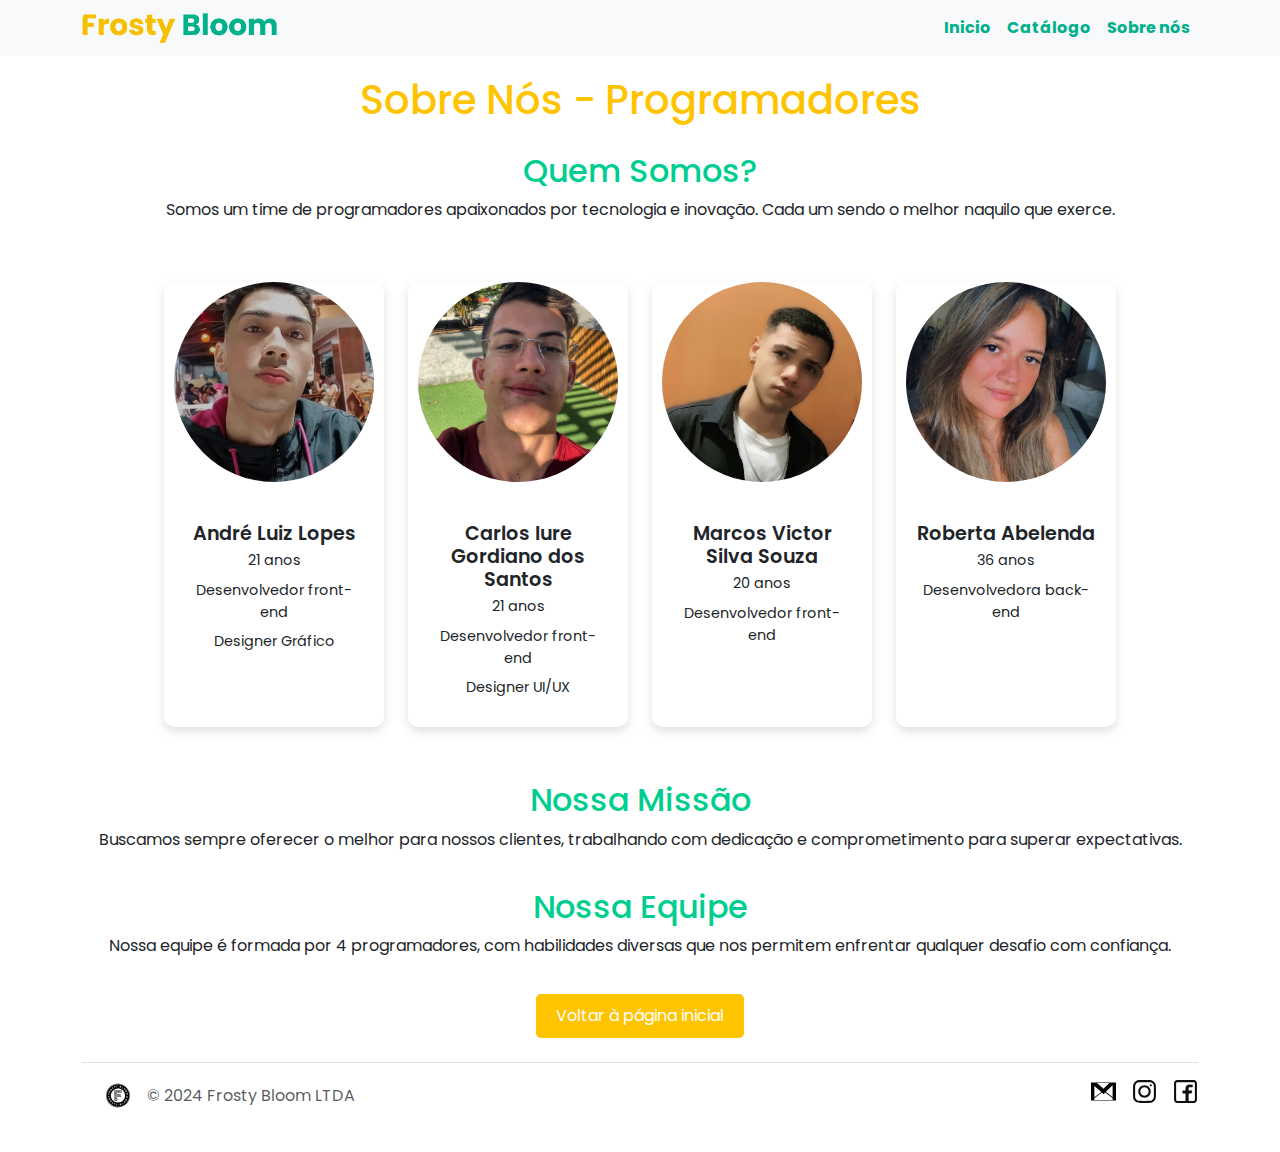
==== commit 0869295c: "[ADJ] About Page Responsivit" ====
--- a/pages/About/about.html
+++ b/pages/About/about.html
@@ -4,7 +4,7 @@
     <meta charset="UTF-8">
     <meta name="viewport" content="width=device-width, initial-scale=1.0">
     <link rel="icon" type="image/x-icon" href="../../img/favicon.ico">
-    <link rel="stylesheet" href="./catalog-styled.css">
+
     <link rel="stylesheet" href="../../styles/style-global.css">
     <link rel="stylesheet" href="../../styles/fonts.css">
     
@@ -19,12 +19,7 @@
     <script src="https://maxcdn.bootstrapcdn.com/bootstrap/4.5.2/js/bootstrap.min.js"></script>
    
 
-    <link href="https://cdn.jsdelivr.net/npm/bootstrap@5.3.3/dist/css/bootstrap.min.css" rel="stylesheet" integrity="sha384-QWTKZyjpPEjISv5WaRU9OFeRpok6YctnYmDr5pNlyT2bRjXh0JMhjY6hW+ALEwIH" crossorigin="anonymous">
-    <link rel="stylesheet" href="https://maxcdn.bootstrapcdn.com/bootstrap/4.5.2/css/bootstrap.min.css">
-    <script src="https://ajax.googleapis.com/ajax/libs/jquery/3.5.1/jquery.min.js"></script>
-    <script src="https://cdnjs.cloudflare.com/ajax/libs/popper.js/1.16.0/umd/popper.min.js"></script>
-    <script src="https://maxcdn.bootstrapcdn.com/bootstrap/4.5.2/js/bootstrap.min.js"></script>
-
+    <link rel="stylesheet" href="../../styles/css/bootstrap.min.css" />
 
     <title>Sobre Nós</title>
     <link rel="stylesheet" href="about-style.css">
@@ -54,19 +49,21 @@
         </div>
         </div>
      </nav>
+
     <header>
         <h1 style="color:rgb(255, 196, 0)">Sobre Nós - Programadores</h1>
     </header>
-    <main>
+
+    <main class="d-flex justify-content-center align-items-center flex-column">
         <section>
             <h2 style="color:rgb(0, 206, 144)">Quem Somos?</h2>
             <p>Somos um time de programadores apaixonados por tecnologia e inovação. Cada um sendo o melhor naquilo que exerce.</p>
         </section>
         <br>
-        <div class="row">
-            <div class="col-lg-3 col-md-6 mb-4">
-                <div class="card programador">
-                    <img src="../../img/devs/andre.jpeg" class="card-img-top" alt="André">
+        <div class="row ">
+            <div class="col-lg-3 col-md-6 mb-4 d-flex justify-content-center align-items-center">
+                <div class="card programador" style="width: 220px; height: 445px;">
+                    <a target="_blank" href="https://www.instagram.com/liinkeer.vfx/"> <img src="../../img/devs/andre.jpeg" class="card-img-top" alt="André"> </a>
                     <div class="card-body">
                         <h2 class="card-title ">André Luiz Lopes</h2>
                         <ul class="list-unstyled">
@@ -78,9 +75,9 @@
                 </div>
             </div>
         
-            <div class="col-lg-3 col-md-6 mb-4">
-                <div class="card programador">
-                    <img src="../../img/devs/iure.jpeg" class="card-img-top" alt="Carlos Iure">
+            <div class="col-lg-3 col-md-6 mb-4 d-flex justify-content-center align-items-center">
+                <div class="card programador" style="width: 220px; height: 445px;">
+                   <a target="_blank" href="https://www.instagram.com/carlos_iure01_/">  <img  src="../../img/devs/ci.jpeg" class="card-img-top" alt="Carlos Iure"></a>
                     <div class="card-body">
                         <h2 class="card-title ">Carlos Iure Gordiano dos Santos</h2>
                         <ul class="list-unstyled">
@@ -92,9 +89,9 @@
                 </div>
             </div>
         
-            <div class="col-lg-3 col-md-6 mb-4">
-                <div class="card programador">
-                    <img src="../../img/devs/marcos.jpeg" class="card-img-top" alt="Marcos Victor">
+            <div class="col-lg-3 col-md-6 mb-4 d-flex justify-content-center align-items-center">
+                <div class="card programador" style="width: 220px; height: 445px;">
+                    <a target="_blank" href="https://www.instagram.com/m4vicctor/"> <img src="../../img/devs/marcos.jpeg" class="card-img-top" alt="Marcos Victor"> </a>
                     <div class="card-body">
                         <h2 class="card-title">Marcos Victor Silva Souza</h2>
                         <ul class="list-unstyled">
@@ -105,8 +102,8 @@
                 </div>
             </div>
         
-            <div class="col-lg-3 col-md-6 mb-4">
-                <div class="card programador">
+            <div class="col-lg-3 col-md-6 mb-4 d-flex justify-content-center align-items-center">
+                <a target="_blank" href="https://www.instagram.com/betaabelenda/"> <div class="card programador" style="width: 220px; height: 445px;"> </a>
                     <img src="../../img/devs/roberta.jpeg" class="card-img-top" alt="Roberta">
                     <div class="card-body">
                         <h2 class="card-title">Roberta Abelenda</h2>
@@ -127,13 +124,29 @@
             <h2 style="color:rgb(0, 206, 144)">Nossa Equipe</h2>
             <p>Nossa equipe é formada por 4 programadores, com habilidades diversas que nos permitem enfrentar qualquer desafio com confiança.</p>
         </section>
-        <a href="file:///C:/Users/liink/Desktop/Frosty-Bloom/index.html" class="btn-voltar">Voltar à página inicial</a>
+        <a href="../../index.html" class="btn-voltar">Voltar à página inicial</a>
     </main>
-    <footer>
-        <p style="color:#ffc400">&copy; 2024 Frosty Bloom Inc.</p>
-    </footer>
-
-    <script src="https://cdn.jsdelivr.net/npm/bootstrap@5.3.3/dist/js/bootstrap.bundle.min.js" integrity="sha384-YvpcrYf0tY3lHB60NNkmXc5s9fDVZLESaAA55NDzOxhy9GkcIdslK1eN7N6jIeHz" crossorigin="anonymous"></script>
+  
+       <!-- Footer -->
+       <div class="container"> 
+        <footer class="d-flex flex-wrap justify-content-between align-items-center py-3 my-4 border-top">
+            <div class="col-md-4 d-flex align-items-center">
+              <a href="../About/about.html" class="mb-3 me-2 mb-md-0 text-body-secondary text-decoration-none lh-1">
+                <img style="height: 25px;" src="../../img/svg/Icon.svg"/>
+              </a>
+              <span class="mb-3 mb-md-0 text-body-secondary">© 2024 Frosty Bloom LTDA</span>
+            </div>
+        
+            <ul class="nav col-md-4 justify-content-end list-unstyled d-flex">
+              <li class="ms-3"><a class="text-body-secondary" target="_blank" href="mailto:frosty.bloom.corp@gmail.com"> <img style="height: 25px;" src="../../img/svg/gmail.svg"/> </a></li>
+              <li class="ms-3"><a class="text-body-secondary" target="_blank" href="https://www.instagram.com/fr0stybloom/"> <img style="height: 25px;" src="../../img/svg/insta.svg"/> </a></li>
+              <li class="ms-3"><a class="text-body-secondary" target="_blank" href="https://www.facebook.com/profile.php?id=61560170067044&is_tour_dismissed"> <img style="height: 25px;" src="../../img/svg/face.svg"/> </a> </li> 
+            </ul>
+          </footer>
+      </div>
+      <script src="../../service/js/bootstrap.min.js" > </script>
+      <script src="https://cdnjs.cloudflare.com/ajax/libs/popper.js/2.9.2/umd/popper.min.js"></script>
+      <script src="https://code.jquery.com/jquery-3.6.0.min.js"></script>
 
 </body>
 </html>
--- a/pages/About/about-style.css
+++ b/pages/About/about-style.css
@@ -30,14 +30,10 @@
 }
 
 header {
-    background-color: #333;
     color: #fff;
     padding: 20px;
 }
 
-main {
-    padding: 20px;
-}
 
 section {
     margin-bottom: 20px;
@@ -61,11 +57,6 @@
     color: #333;
 }
 
-footer {
-    background-color: #333;
-    color: #fff;
-    padding: 6.5px 0;
-}
 
 .btn-voltar {
     display: inline-block;
@@ -83,12 +74,13 @@
     margin-bottom: 30px;
     border: none;
     border-radius: 10px;
-    box-shadow: 0px 4px 10px rgba(0, 0, 0, 0.1);
+    box-shadow: 0px 4px 10px rgba(0, 0, 0, 0.125);
     transition: transform 0.3s ease;
 }
 
 .card:hover {
     transform: translateY(-5px);
+    box-shadow: 0px 4px 10px rgba(0, 0, 0, 0.215);
 }
 
 .card-img-top {
